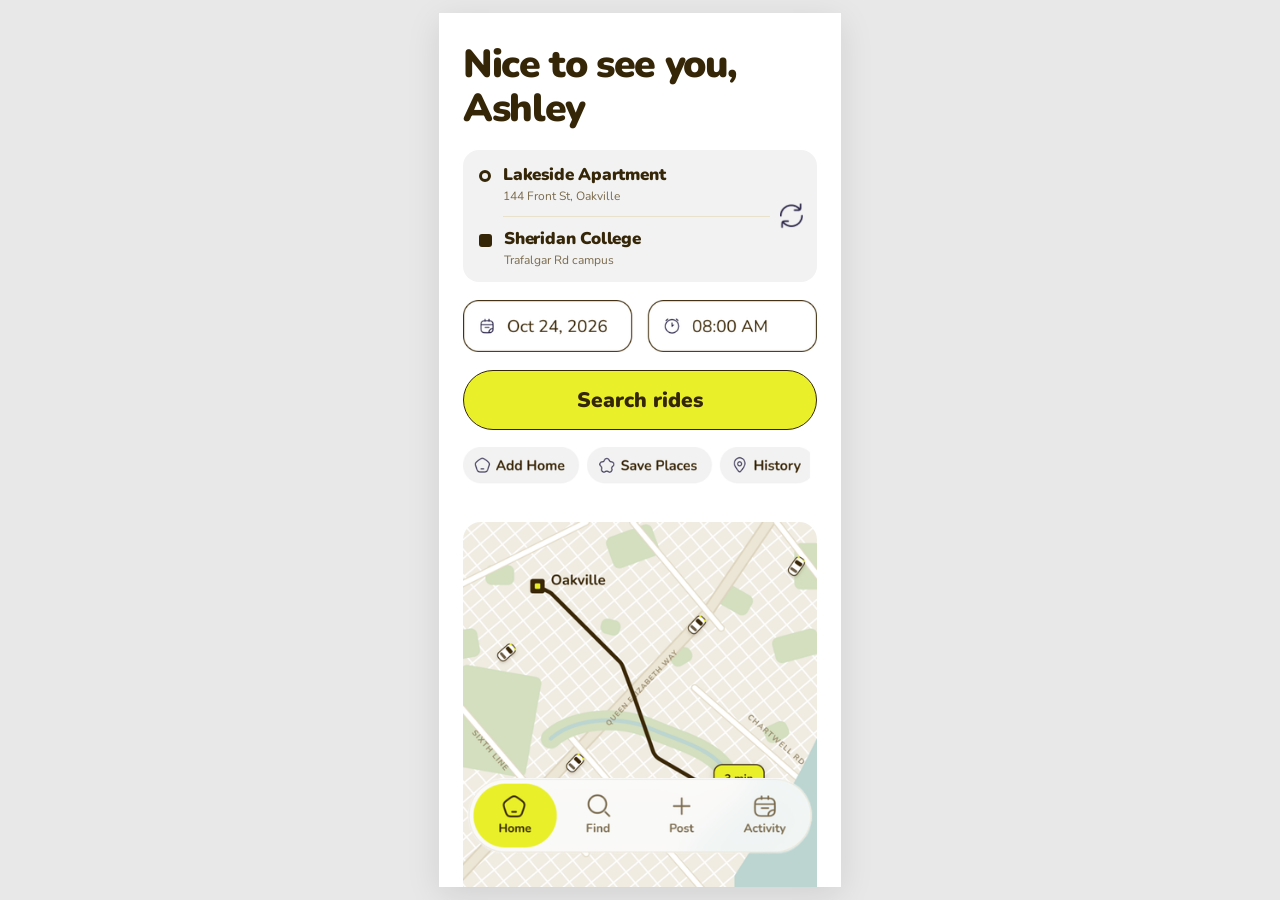
==== HTML/index.html @ d31d6f20 "first commit" ====
<!DOCTYPE html>
<html lang="en">
    <head>
        <meta charset="utf-8"/>
        <meta content="width=device-width, initial-scale=1.0" name="viewport"/>
        <title>Home</title>
        <link href="../CSS/style.css" rel="stylesheet"/>
        <script defer="" src="../JS/script.js"></script>
    </head>
    <body class="is-home">
        <div class="app-shell">
            <main class="home-page title" id="app-content">
                <h1>Nice to see you,<br/>Ashley</h1>
                <section class="home-card">
                    <div class="row">
                        <span class="start"></span>
                        <div class="text">
                            <h2>Lakeside Apartment</h2>
                            <p>144 Front St, Oakville</p>
                        </div>
                    </div>
                    <div class="separator"></div>
                    <img class="decoration" src="../assets/change.png"/>
                    <div class="row">
                        <span class="end"></span>
                        <div class="text">
                            <h2>Sheridan College</h2>
                            <p>Trafalgar Rd campus</p>
                        </div>
                    </div>
                </section>
                <img class="date" src="../assets/date.png"/>
                <button class="search button" id="search-rides" type="button">Search rides</button>
                <img class="quick-actions" src="../assets/add home.png"/>
                <div label="Map preview" class="map">
                    <img class="map" src="../assets/map.png"/>
                </div>
            </main>

            <nav label="Main navigation" class="floating-nav">
                <img src="../assets/menu.png"/>
                <a label="Home" class="home-link" href="index.html"></a>
                <a label="Find rides" class="find-link" href="search.html"></a>
                <a label="Post a ride" class="post-link" href="post.html"></a>
                
            </nav>
        </div>
    </body>
</html>
---- CSS/style.css ----
@import url('https://fonts.googleapis.com/css2?family=Nunito:wght@400;500;600;700;800;900&display=swap');

:root {
  --ink: #352607;
  --brown: #7a6a4c;
  --light: #f2f2f2;
  --yellow: #e9f029;
  --line: #E8E1CC;
  --purple: #efebff;
  --screen-width: 402px;
  --screen-height: 874px;
  --gutter: 24px;
}
* { box-sizing: border-box; }
html { scroll-behavior: smooth; }
body {
  min-width: 280px;
  min-height: 100vh;
  margin: 0;
  display: grid;
  place-items: center;
  background: #e8e8e8;
  color: var(--ink);
  font-family: 'Nunito', Arial, sans-serif;
}

button, input, select, textarea { font: inherit; }
button { cursor: pointer; }
.app-shell {
  width: min(100%, var(--screen-width));
  height: min(var(--screen-height), 100dvh);
  position: relative;
  isolation: isolate;
  overflow: hidden;
  background: #fff;
  box-shadow: 0 8px 32px rgba(0,0,0,.1);
}

.app-shell > main {
  width: 100%;
  height: 100%;
  min-width: 0;
  overflow-y: auto;
  overflow-x: hidden;
  scrollbar-width: none;
  overscroll-behavior-y: contain;
  padding-bottom: 135px;
}
.app-shell > main::-webkit-scrollbar { display: none; }


.floating-nav {
  position: absolute;
  bottom: 8px;
  left: 50%;
  width: min(390px, calc(100% - 12px));
  transform: translateX(-50%);
  z-index: 15;
}
.floating-nav img { display: block; width: 100%; height: auto; }
.floating-nav a { position: absolute; top: 15%; height: 65%; display: block; }
.home-link { left: 7%; width: 22%; }
.find-link { left: 29%; width: 22%; }
.post-link { left: 51%; width: 20%; }



.start, .end { 
  display: block; 
  flex: 0 0 auto; }
.start { 
  width: 12px; 
  height: 12px; 
  border: 3px solid var(--ink); 
  border-radius: 50%; 
  background: transparent; }
.end { 
  width: 13px; 
  height: 13px; 
  border-radius: 3px; 
  background: var(--ink); }
.row { 
  display: flex; 
  align-items: flex-start; 
  gap: 12px; }
.row .start, .row .end { margin-top: 6px; }
.text { min-width: 0; }
.text h2 { 
  margin: 0; 
  font-size: 17px; 
  line-height: 1.35; 
  font-weight: 900; 
  letter-spacing: -.2px; }
.text p { 
  margin: 2px 0 0; 
  font-size: 12px; 
  line-height: 1.3; 
  color: var(--brown); }

.home-card {
  width: 100%;
  height: 132px;
  position: relative;
  display: flex;
  flex-direction: column;
  justify-content: space-between;
  padding: 14px 16px;
  gap: 8px;
  border-radius: 16px;
  background: var(--light);
  transform: rotate(0deg);
  opacity: 1;
}
.home-card .separator { 
  height: 1px;
  margin-left: 24px; 
  width: calc(100% - 55px); 
  background: var(--line); }

.seats-separator { 
  height: 1px;
  margin-top: 10px; 
  width: 354px; 
  background: var(--line); }

.home-card .decoration { 
  width: 25px; 
  height: 25px; 
  object-fit: contain; 
  position: absolute; 
  right: 13px; 
  top: 50%; 
  transform: translateY(-50%); 
  mix-blend-mode: multiply; }


.home-page, .post-page { padding: 30px var(--gutter) 145px; }

.home-page > h1, .post-page > h1 {
  margin: 0 0 20px;
  font-size: 39px;
  line-height: 1.12;
  letter-spacing: -.035em;
  font-weight: 900;
}
.home-page .date { display: block; width: 100%; height: auto; margin-top: 18px; }

.search.button {
  width: 100%; height: 60px; margin-top: 18px;
  display: flex; justify-content: center; align-items: center;
  padding: 0; border: 1.7px solid var(--ink); border-radius: 999px;
  background: var(--yellow); color: var(--ink);
  font-size: 21px; font-weight: 900;
}
.search.button:hover, .join-button:hover, .confirm-button:hover, .calendar-action:hover { filter: brightness(.98); }
.home-page .quick-actions { display: block; width: 100%; height: auto; margin-top: 17px; }
.home-page .map { width: 100%; height: auto; margin-top: 18px; overflow: hidden; border-radius: 18px; }
.home-page .map img { width: 100%; height: auto; display: block; }


.search-header, .confirm-header { 
  display: flex; 
  align-items: center; 
  justify-content: space-between; }
.search-header { 
  height: 56px; 
  margin-bottom: 12px; }
.arrow1 { width: 44px; height: 44px; display: grid; place-items: center; flex: 0 0 auto; border-radius: 50%; background: #fff; color: var(--ink); font-size: 27px; line-height: 1; text-decoration: none; }
.bell { width: 43px; height: 43px; object-fit: contain; }


.search-page { padding: 12px var(--gutter) 140px; }

.search-summary {
  display: flex; align-items: center; gap: 8px;
  width: 100%; min-height: 94px; padding: 12px 11px;
  border: 1.5px solid #d8d0c1; border-radius: 19px;
}
.search-locations { display: flex; flex: 1; min-width: 0; flex-direction: column; gap: 13px; }
.search-location { display: flex; align-items: center; gap: 7px; font-size: 12px; font-weight: 700; white-space: nowrap; }
.search-location .start, .search-location .end { flex-basis: 11px; width: 11px; height: 11px; }
.search-date { display: flex; flex-direction: column; align-items: center; white-space: nowrap; gap: 3px; }
.search-date strong { font-size: 15px; font-weight: 900; }
.search-date span { font-size: 11px; color: var(--brown); }
.edit-button { width: 42px; height: 34px; display: grid; place-items: center; flex: 0 0 auto; border: 1px solid var(--ink); border-radius: 999px; font-size: 12px; font-weight: 900; }
.results { margin: 21px 0 14px; font-size: 24px; line-height: 1.2; font-weight: 900; }
.ride-card {
  width: 100%; height: 152px;
  margin: 0 0 12px; padding: 16px; border-radius: 16px;
  display: grid; grid-template-rows: 24px 18px 19px 32px; gap: 8px;
  background: var(--light); transform: rotate(0deg); opacity: 1;
}
.ride-card .top { min-width: 0; display: flex; align-items: center; justify-content: space-between; gap: 6px; }
.ride-card .top h2 { margin: 0; font-size: 19px; line-height: 24px; white-space: nowrap; font-weight: 900; letter-spacing: -.02em; }
.ride-card .price { display: flex; align-items: baseline; gap: 3px; flex: 0 0 auto; white-space: nowrap; }
.ride-card .price strong { font-size: 20px; line-height: 1.1; font-weight: 900; }
.ride-card .price span { color: var(--brown); font-size: 11px; }
.ride-card .route {
  min-width: 0; margin: 0; display: grid;
  grid-template-columns: 11px minmax(0,1fr) 12px 11px minmax(0,1fr);
  align-items: center; column-gap: 5px;
  font-size: 11px; line-height: 1.15;
}
.ride-card .route .start, .ride-card .route .end { width: 11px; height: 11px; margin: 0; }
.ride-card .route-arrow { color: var(--brown); font-size: 14px; }
.ride-card .driver-row { display: flex; align-items: center; gap: 7px; min-width: 0; color: var(--brown); font-size: 13px; }
.driver-icon { display: block; width: 19px; height: 19px; flex: 0 0 19px; }
.driver-icon img { display: block; width: 100%; height: 100%; object-fit: contain; }
.verified { display: inline-flex; align-items: center; justify-content: center; flex: 0 0 auto; width: 15px; height: 15px; border-radius: 50%; background: var(--yellow); color: var(--ink); font-size: 10px; font-weight: 900; }
.ride-card .bottom { display: flex; align-items: center; justify-content: space-between; }
.seats, .seats-purple { min-height: 30px; display: inline-flex; align-items: center; padding: 4px 12px; background: #fff; border-radius: 999px; white-space: nowrap; font-size: 13px; font-weight: 900; }
.seats-purple { background: #cbc3f8; }
.join-button { width: 104px; height: 32px; padding: 0; display: inline-flex; align-items: center; justify-content: center; border: 1.6px solid var(--ink); border-radius: 999px; background: var(--yellow); color: var(--ink); font-size: 14px; font-weight: 900; text-decoration: none; }


.confirm-page { padding: 0 0 145px; background: #f0f0eb url('../assets/map.png') center top / 100% auto no-repeat; }
.confirm-header { height: 230px; padding: 22px var(--gutter) 0; align-items: flex-start; }
.confirm-sheet { position: relative; min-height: 620px; padding: 12px var(--gutter) 40px; border-radius: 30px 30px 0 0; background: #fff; }
.sheet-handle { width: 50px; height: 6px; margin: 0 auto 18px; border-radius: 999px; background: #e8e2cd; }
.trip-heading { display: flex; align-items: center; justify-content: space-between; gap: 8px; }
.trip-heading h1 { margin: 0; font-size: 25px; line-height: 1.2; letter-spacing: -.04em; white-space: nowrap; font-weight: 900; }
.trip-arrow { padding: 0 3px; color: #32304e; font-weight: 500; }
.trip-total { font-size: 29px; font-weight: 900; }
.trip-details { margin: 10px 0 15px; font-size: 13px; line-height: 1.5; color: var(--brown); 
}
.trip-details .verified { vertical-align: middle; }
.card1 { padding: 15px 17px; border-radius: 19px; background: var(--light); }
.card1 .row + .row { margin-top: 16px; }
.card1 .text h2 { font-size: 17px; }
.card1 .text p { font-size: 12px; }
.seats-row { display: flex; align-items: center; justify-content: space-between; gap: 8px; margin-top: 19px; 
}
.seats-text h2 { margin: 0; font-size: 17px; font-weight: 900; }
.seats-text p { margin: 0; font-size: 13px; color: var(--brown); }
.seat-counter { display: flex; align-items: center; gap: 10px; }
.seat-circle { width: 36px; height: 36px; padding: 0; display: grid; place-items: center; border: 1px solid var(--line); border-radius: 50%; background: #fff; color: var(--ink); font-size: 22px; }
.seat-number { min-width: 14px; text-align: center; font-size: 19px; font-weight: 900; }
.payment-row {display: flex;margin-top: 19px;align-items: center;gap: 8px;flex-wrap: nowrap;
}
.payment-card {font-size: 12px;}
.payment-change {color: var(--brown);font-size: 14px;font-weight: 900;}
.cancel-pill {flex: 0 1 auto;padding: 8px 11px;background: var(--purple);border-radius: 12px;color: #6552bf;font-size: 12px;
}
.confirm-button1 { width: 100%; height: 58px; margin-top: 200px; border: 1.7px solid var(--ink); border-radius: 999px; background: var(--yellow); color: var(--ink); font-size: 20px; font-weight: 900; }
.confirm-button { width: 100%; height: 58px; margin-top: 110px; border: 1.7px solid var(--ink); border-radius: 999px; background: var(--yellow); color: var(--ink); font-size: 20px; font-weight: 900; }



.details-page .booked { display: inline-flex; align-items: center; gap: 8px; margin-top: 6px; padding: 5px 12px; background: var(--yellow); border-radius: 999px; font-size: 16px; font-weight: 900; }
.details-page .check { width: 20px; height: 20px; display: grid; place-items: center; border: 2px solid var(--ink); border-radius: 50%; font-size: 12px; }
.booking-time { margin: 12px 0 8px; font-size: 43px; line-height: 1.1; font-weight: 900; }
.booking-date { margin-bottom: 19px; display: flex; align-items: center; gap: 8px; font-size: 15px; color: var(--brown); }
.calendar-icon-img { width: 20px; height: 20px; object-fit: contain; }
.route-card { position: relative; min-height: 193px; padding: 20px 14px; margin-bottom: 15px; border-radius: 20px; background: var(--light); }
.route-point { position: relative; display: grid; grid-template-columns: 47px 14px minmax(0,1fr); align-items: start; gap: 9px; min-height: 99px; }
.route-point.destination-point { min-height: 36px; align-items: center; }
.route-time { font-size: 17px; font-weight: 900; line-height: 1.5; }
.route-point .start, .route-point .end { position: relative; z-index: 1; margin-top: 6px; width: 13px; height: 13px; background: var(--light); }
.route-point .end { background: var(--ink); }
.route-line { position: absolute; left: 76px; top: 48px; bottom: 39px; width: 2px; background: var(--line); }
.location-info h2 { margin: 0; font-size: 17px; line-height: 1.3; font-weight: 900; }
.arrival-note { display: inline-block; margin-top: 6px; padding: 5px 8px; border-radius: 999px; background: var(--purple); color: #6552bf; font-size: 11px; }
.route-action { position: absolute; right: 12px; bottom: 12px; padding: 6px 9px; border: 1px solid var(--ink); border-radius: 999px; background: #fff; font-size: 12px; font-weight: 900; }
.driver-card { min-height: 86px; padding: 14px; display: grid; grid-template-columns: 40px minmax(0,1fr) auto; grid-template-rows: auto auto; align-items: center; column-gap: 10px; border-radius: 19px; background: var(--light); }
.driver-photo { width: 40px; height: 40px; object-fit: contain; grid-column: 1; grid-row: 1/3; }
.driver-info { min-width: 0; grid-column: 2; grid-row: 1/3; }
.driver-name { display: flex; align-items: center; gap: 5px; font-size: 17px; font-weight: 900; }
.driver-info p { margin: 0; color: var(--brown); font-size: 12px; }
.plate-row {display: flex;align-items: center;gap: 12px;flex-wrap: nowrap;
}
.license-plate { grid-column: 3; grid-row: 1; white-space: nowrap; padding: 4px 5px; border: 1px solid var(--line); border-radius: 8px; background: #fff; font-size: 12px; font-weight: 900; }
.message-circle { grid-column: 3; grid-row: 2; justify-self: end; width: 35px; height: 35px; display: grid; place-items: center; border: 1px solid var(--line); border-radius: 50%; background: #fff; }
.chat-symbol { position: relative; width: 22px; height: 18px; display: grid; place-items: center; border: 1.5px solid #302b4e; border-radius: 5px; color: #302b4e; font-size: 12px; line-height: 1; letter-spacing: -1px; }
.chat-symbol::after { content: ''; position: absolute; left: 4px; bottom: -5px; border-top: 5px solid #302b4e; border-right: 5px solid transparent; }
.booking-bottom { margin-top: 23px; display: flex; flex-direction: column; align-items: center; gap: 14px; }
.calendar-action { display: flex; justify-content: center; align-items: center; gap: 10px; width: 100%; height: 56px; border: 1.7px solid var(--ink); border-radius: 999px; background: var(--yellow); color: var(--ink); font-size: 18px; font-weight: 900; }
.cancel-booking { color: #d44b3f; font-size: 14px; }

.riders{height:30px;}

.cancel-pill1 {
    display: inline-block;
    width: 354px;
    height: auto;
    margin-top: 20px;
    padding: 8px 11px;
    background: var(--purple);
    border-radius: 12px;
    color: #6552bf;
    font-size: 12px;
  }


@media (max-width: 401px) {
  :root { --gutter: 18px; }
  .home-page > h1, .post-page > h1 { font-size: clamp(32px, 9.7vw, 39px); }
  .search-location { font-size: 11px; }
  .ride-card .top h2 { font-size: clamp(16px, 4.8vw, 19px); }
  .ride-card .route { font-size: 10px; }
  .trip-heading h1 { font-size: clamp(20px, 6vw, 25px); }
  .trip-total { font-size: 26px; }
}
@media (max-height: 680px) {
  .floating-nav { bottom: 3px; }
  .app-shell > main { padding-bottom: 118px; }
}
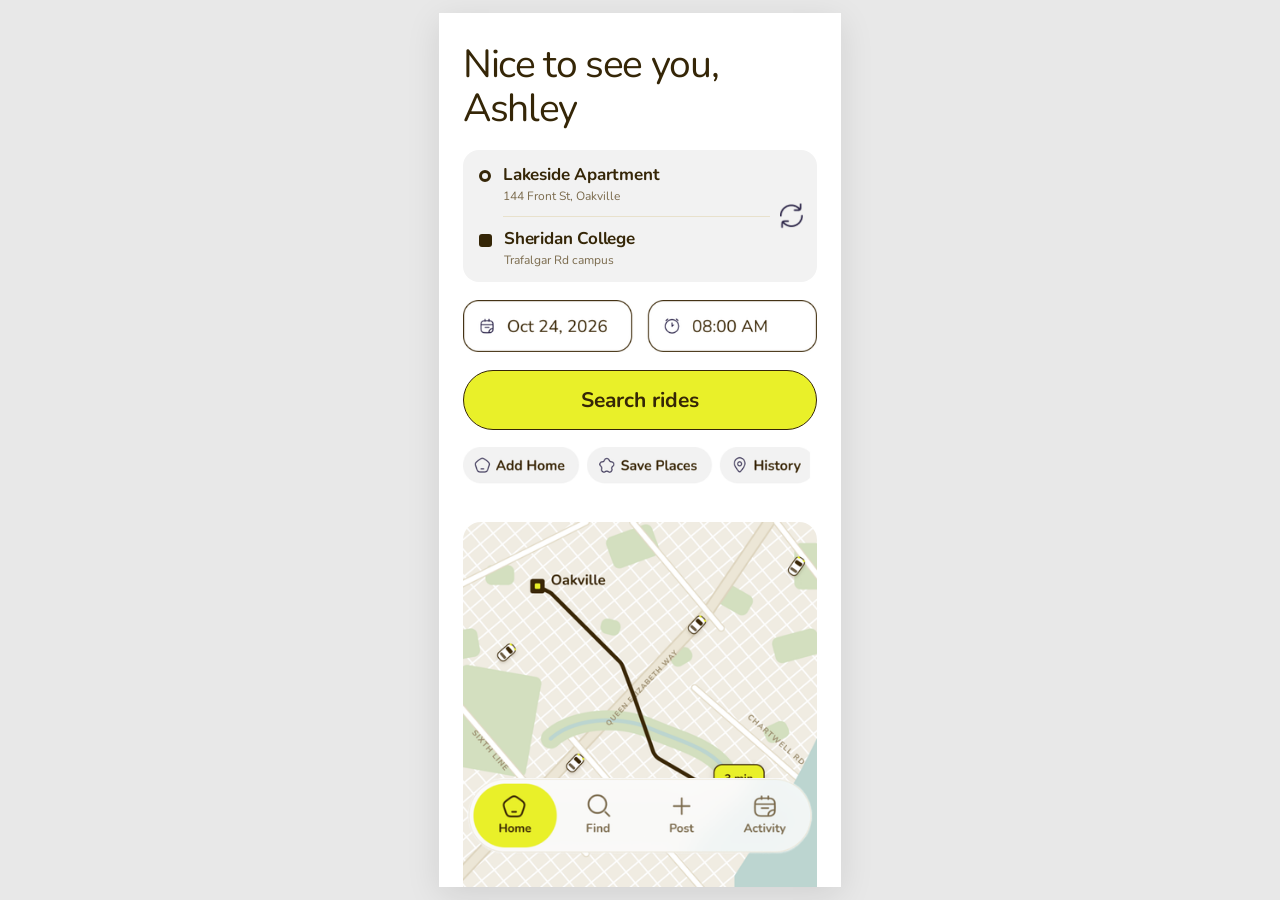
==== commit 3731d585: "fix font weight" ====
--- a/HTML/index.html
+++ b/HTML/index.html
@@ -10,12 +10,12 @@
     <body class="is-home">
         <div class="app-shell">
             <main class="home-page title" id="app-content">
-                <h1>Nice to see you,<br/>Ashley</h1>
+                <h1 >Nice to see you,<br/>Ashley</h1>
                 <section class="home-card">
                     <div class="row">
                         <span class="start"></span>
                         <div class="text">
-                            <h2>Lakeside Apartment</h2>
+                            <h2 class="fw700">Lakeside Apartment</h2>
                             <p>144 Front St, Oakville</p>
                         </div>
                     </div>
@@ -24,7 +24,7 @@
                     <div class="row">
                         <span class="end"></span>
                         <div class="text">
-                            <h2>Sheridan College</h2>
+                            <h2 class="fw700">Sheridan College</h2>
                             <p>Trafalgar Rd campus</p>
                         </div>
                     </div>
--- a/CSS/style.css
+++ b/CSS/style.css
@@ -11,7 +11,14 @@
   --screen-height: 874px;
   --gutter: 24px;
 }
-* { box-sizing: border-box; }
+h1, h2,h3,h4,h5,h6,p{
+  font-weight: 400;
+}
+.fw700{
+  font-weight:700;
+}
+
+* { box-sizing: border-box;}
 html { scroll-behavior: smooth; }
 body {
   min-width: 280px;
@@ -22,6 +29,7 @@
   background: #e8e8e8;
   color: var(--ink);
   font-family: 'Nunito', Arial, sans-serif;
+  
 }
 
 button, input, select, textarea { font: inherit; }
@@ -89,7 +97,6 @@
   margin: 0; 
   font-size: 17px; 
   line-height: 1.35; 
-  font-weight: 900; 
   letter-spacing: -.2px; }
 .text p { 
   margin: 2px 0 0; 
@@ -141,7 +148,6 @@
   font-size: 39px;
   line-height: 1.12;
   letter-spacing: -.035em;
-  font-weight: 900;
 }
 .home-page .date { display: block; width: 100%; height: auto; margin-top: 18px; }
 
@@ -150,7 +156,8 @@
   display: flex; justify-content: center; align-items: center;
   padding: 0; border: 1.7px solid var(--ink); border-radius: 999px;
   background: var(--yellow); color: var(--ink);
-  font-size: 21px; font-weight: 900;
+  font-size: 21px; 
+  font-weight:700;
 }
 .search.button:hover, .join-button:hover, .confirm-button:hover, .calendar-action:hover { filter: brightness(.98); }
 .home-page .quick-actions { display: block; width: 100%; height: auto; margin-top: 17px; }
@@ -177,13 +184,13 @@
   border: 1.5px solid #d8d0c1; border-radius: 19px;
 }
 .search-locations { display: flex; flex: 1; min-width: 0; flex-direction: column; gap: 13px; }
-.search-location { display: flex; align-items: center; gap: 7px; font-size: 12px; font-weight: 700; white-space: nowrap; }
+.search-location { display: flex; align-items: center; gap: 10px; font-size: 12px; white-space: nowrap;  }
 .search-location .start, .search-location .end { flex-basis: 11px; width: 11px; height: 11px; }
 .search-date { display: flex; flex-direction: column; align-items: center; white-space: nowrap; gap: 3px; }
-.search-date strong { font-size: 15px; font-weight: 900; }
+.search-date strong { font-size: 15px;  }
 .search-date span { font-size: 11px; color: var(--brown); }
-.edit-button { width: 42px; height: 34px; display: grid; place-items: center; flex: 0 0 auto; border: 1px solid var(--ink); border-radius: 999px; font-size: 12px; font-weight: 900; }
-.results { margin: 21px 0 14px; font-size: 24px; line-height: 1.2; font-weight: 900; }
+.edit-button { width: 42px; height: 34px; display: grid; place-items: center; flex: 0 0 auto; border: 1px solid var(--ink); border-radius: 999px; font-size: 12px;}
+.results { margin: 21px 0 14px; font-size: 24px; line-height: 1.2;  }
 .ride-card {
   width: 100%; height: 152px;
   margin: 0 0 12px; padding: 16px; border-radius: 16px;
@@ -191,9 +198,9 @@
   background: var(--light); transform: rotate(0deg); opacity: 1;
 }
 .ride-card .top { min-width: 0; display: flex; align-items: center; justify-content: space-between; gap: 6px; }
-.ride-card .top h2 { margin: 0; font-size: 19px; line-height: 24px; white-space: nowrap; font-weight: 900; letter-spacing: -.02em; }
+.ride-card .top h2 { margin: 0; font-size: 19px; line-height: 24px; white-space: nowrap;  letter-spacing: -.02em; }
 .ride-card .price { display: flex; align-items: baseline; gap: 3px; flex: 0 0 auto; white-space: nowrap; }
-.ride-card .price strong { font-size: 20px; line-height: 1.1; font-weight: 900; }
+.ride-card .price strong { font-size: 20px; line-height: 1.1;}
 .ride-card .price span { color: var(--brown); font-size: 11px; }
 .ride-card .route {
   min-width: 0; margin: 0; display: grid;
@@ -206,11 +213,11 @@
 .ride-card .driver-row { display: flex; align-items: center; gap: 7px; min-width: 0; color: var(--brown); font-size: 13px; }
 .driver-icon { display: block; width: 19px; height: 19px; flex: 0 0 19px; }
 .driver-icon img { display: block; width: 100%; height: 100%; object-fit: contain; }
-.verified { display: inline-flex; align-items: center; justify-content: center; flex: 0 0 auto; width: 15px; height: 15px; border-radius: 50%; background: var(--yellow); color: var(--ink); font-size: 10px; font-weight: 900; }
+.verified { display: inline-flex; align-items: center; justify-content: center; flex: 0 0 auto; width: 15px; height: 15px; border-radius: 50%; background: var(--yellow); color: var(--ink); font-size: 10px;  }
 .ride-card .bottom { display: flex; align-items: center; justify-content: space-between; }
-.seats, .seats-purple { min-height: 30px; display: inline-flex; align-items: center; padding: 4px 12px; background: #fff; border-radius: 999px; white-space: nowrap; font-size: 13px; font-weight: 900; }
+.seats, .seats-purple { min-height: 30px; display: inline-flex; align-items: center; padding: 4px 12px; background: #fff; border-radius: 999px; white-space: nowrap; font-size: 13px;  }
 .seats-purple { background: #cbc3f8; }
-.join-button { width: 104px; height: 32px; padding: 0; display: inline-flex; align-items: center; justify-content: center; border: 1.6px solid var(--ink); border-radius: 999px; background: var(--yellow); color: var(--ink); font-size: 14px; font-weight: 900; text-decoration: none; }
+.join-button { width: 104px; height: 32px; padding: 0; display: inline-flex; align-items: center; justify-content: center; border: 1.6px solid var(--ink); border-radius: 999px; background: var(--yellow); color: var(--ink); font-size: 14px;  text-decoration: none; font-weight:700;}
 
 
 .confirm-page { padding: 0 0 145px; background: #f0f0eb url('../assets/map.png') center top / 100% auto no-repeat; }
@@ -218,9 +225,9 @@
 .confirm-sheet { position: relative; min-height: 620px; padding: 12px var(--gutter) 40px; border-radius: 30px 30px 0 0; background: #fff; }
 .sheet-handle { width: 50px; height: 6px; margin: 0 auto 18px; border-radius: 999px; background: #e8e2cd; }
 .trip-heading { display: flex; align-items: center; justify-content: space-between; gap: 8px; }
-.trip-heading h1 { margin: 0; font-size: 25px; line-height: 1.2; letter-spacing: -.04em; white-space: nowrap; font-weight: 900; }
-.trip-arrow { padding: 0 3px; color: #32304e; font-weight: 500; }
-.trip-total { font-size: 29px; font-weight: 900; }
+.trip-heading h1 { margin: 0; font-size: 25px; line-height: 1.2; letter-spacing: -.04em; white-space: nowrap;  }
+.trip-arrow { padding: 0 3px; color: #32304e; font-weight:700; }
+.trip-total { font-size: 29px;  }
 .trip-details { margin: 10px 0 15px; font-size: 13px; line-height: 1.5; color: var(--brown); 
 }
 .trip-details .verified { vertical-align: middle; }
@@ -230,51 +237,61 @@
 .card1 .text p { font-size: 12px; }
 .seats-row { display: flex; align-items: center; justify-content: space-between; gap: 8px; margin-top: 19px; 
 }
-.seats-text h2 { margin: 0; font-size: 17px; font-weight: 900; }
+.seats-text h2 { margin: 0; font-size: 17px;  }
 .seats-text p { margin: 0; font-size: 13px; color: var(--brown); }
 .seat-counter { display: flex; align-items: center; gap: 10px; }
 .seat-circle { width: 36px; height: 36px; padding: 0; display: grid; place-items: center; border: 1px solid var(--line); border-radius: 50%; background: #fff; color: var(--ink); font-size: 22px; }
-.seat-number { min-width: 14px; text-align: center; font-size: 19px; font-weight: 900; }
+.seat-number { min-width: 14px; text-align: center; font-size: 19px; }
 .payment-row {display: flex;margin-top: 19px;align-items: center;gap: 8px;flex-wrap: nowrap;
 }
 .payment-card {font-size: 12px;}
-.payment-change {color: var(--brown);font-size: 14px;font-weight: 900;}
+.payment-change {color: var(--brown);font-size: 14px;}
 .cancel-pill {flex: 0 1 auto;padding: 8px 11px;background: var(--purple);border-radius: 12px;color: #6552bf;font-size: 12px;
 }
-.confirm-button1 { width: 100%; height: 58px; margin-top: 200px; border: 1.7px solid var(--ink); border-radius: 999px; background: var(--yellow); color: var(--ink); font-size: 20px; font-weight: 900; }
-.confirm-button { width: 100%; height: 58px; margin-top: 110px; border: 1.7px solid var(--ink); border-radius: 999px; background: var(--yellow); color: var(--ink); font-size: 20px; font-weight: 900; }
-
-
-
-.details-page .booked { display: inline-flex; align-items: center; gap: 8px; margin-top: 6px; padding: 5px 12px; background: var(--yellow); border-radius: 999px; font-size: 16px; font-weight: 900; }
+.confirm-button1 { width: 100%; height: 58px; margin-top: 200px; border: 1.7px solid var(--ink); border-radius: 999px; background: var(--yellow); color: var(--ink); font-size: 20px; font-weight:700; }
+.confirm-button { width: 100%; height: 58px; margin-top: 110px; border: 1.7px solid var(--ink); border-radius: 999px; background: var(--yellow); color: var(--ink); font-size: 20px; font-weight:700; }
+
+
+
+.details-page .booked { display: inline-flex; align-items: center; gap: 8px; margin-top: 6px; padding: 5px 12px; background: var(--yellow); border-radius: 999px; font-size: 16px; font-weight:700; }
 .details-page .check { width: 20px; height: 20px; display: grid; place-items: center; border: 2px solid var(--ink); border-radius: 50%; font-size: 12px; }
-.booking-time { margin: 12px 0 8px; font-size: 43px; line-height: 1.1; font-weight: 900; }
+.booking-time { margin: 12px 0 8px; font-size: 43px; line-height: 1.1; font-weight:700; }
 .booking-date { margin-bottom: 19px; display: flex; align-items: center; gap: 8px; font-size: 15px; color: var(--brown); }
 .calendar-icon-img { width: 20px; height: 20px; object-fit: contain; }
-.route-card { position: relative; min-height: 193px; padding: 20px 14px; margin-bottom: 15px; border-radius: 20px; background: var(--light); }
+.route-card { position: relative; height: 116px; padding: 20px 14px; margin-bottom: 15px; border-radius: 20px; background: var(--light); }
 .route-point { position: relative; display: grid; grid-template-columns: 47px 14px minmax(0,1fr); align-items: start; gap: 9px; min-height: 99px; }
-.route-point.destination-point { min-height: 36px; align-items: center; }
-.route-time { font-size: 17px; font-weight: 900; line-height: 1.5; }
+.route-point.destination-point { min-height: 20px; align-items: center; margin-top: -35px; }
+.route-time { font-size: 17px;   line-height: 1.5; }
 .route-point .start, .route-point .end { position: relative; z-index: 1; margin-top: 6px; width: 13px; height: 13px; background: var(--light); }
 .route-point .end { background: var(--ink); }
 .route-line { position: absolute; left: 76px; top: 48px; bottom: 39px; width: 2px; background: var(--line); }
-.location-info h2 { margin: 0; font-size: 17px; line-height: 1.3; font-weight: 900; }
+.location-info h2 { margin: 0; font-size: 17px; line-height: 1.3; }
 .arrival-note { display: inline-block; margin-top: 6px; padding: 5px 8px; border-radius: 999px; background: var(--purple); color: #6552bf; font-size: 11px; }
-.route-action { position: absolute; right: 12px; bottom: 12px; padding: 6px 9px; border: 1px solid var(--ink); border-radius: 999px; background: #fff; font-size: 12px; font-weight: 900; }
+.route-action { position: absolute; margin-bottom: 60px; right: 12px; bottom: 12px; padding: 6px 9px; border: 1px solid var(--ink); border-radius: 999px; background: #fff; font-size: 12px; font-weight:700; }
 .driver-card { min-height: 86px; padding: 14px; display: grid; grid-template-columns: 40px minmax(0,1fr) auto; grid-template-rows: auto auto; align-items: center; column-gap: 10px; border-radius: 19px; background: var(--light); }
 .driver-photo { width: 40px; height: 40px; object-fit: contain; grid-column: 1; grid-row: 1/3; }
 .driver-info { min-width: 0; grid-column: 2; grid-row: 1/3; }
-.driver-name { display: flex; align-items: center; gap: 5px; font-size: 17px; font-weight: 900; }
+.driver-name { display: flex; align-items: center; gap: 5px; font-size: 17px; font-weight:700; }
 .driver-info p { margin: 0; color: var(--brown); font-size: 12px; }
 .plate-row {display: flex;align-items: center;gap: 12px;flex-wrap: nowrap;
 }
-.license-plate { grid-column: 3; grid-row: 1; white-space: nowrap; padding: 4px 5px; border: 1px solid var(--line); border-radius: 8px; background: #fff; font-size: 12px; font-weight: 900; }
+.license-plate { grid-column: 3; grid-row: 1; white-space: nowrap; padding: 4px 5px; border: 1px solid var(--line); border-radius: 8px; background: #fff; font-size: 12px; font-weight:700;}
 .message-circle { grid-column: 3; grid-row: 2; justify-self: end; width: 35px; height: 35px; display: grid; place-items: center; border: 1px solid var(--line); border-radius: 50%; background: #fff; }
 .chat-symbol { position: relative; width: 22px; height: 18px; display: grid; place-items: center; border: 1.5px solid #302b4e; border-radius: 5px; color: #302b4e; font-size: 12px; line-height: 1; letter-spacing: -1px; }
 .chat-symbol::after { content: ''; position: absolute; left: 4px; bottom: -5px; border-top: 5px solid #302b4e; border-right: 5px solid transparent; }
 .booking-bottom { margin-top: 23px; display: flex; flex-direction: column; align-items: center; gap: 14px; }
-.calendar-action { display: flex; justify-content: center; align-items: center; gap: 10px; width: 100%; height: 56px; border: 1.7px solid var(--ink); border-radius: 999px; background: var(--yellow); color: var(--ink); font-size: 18px; font-weight: 900; }
+.calendar-action1 { display: flex; justify-content: center; align-items: center; gap: 10px; width: 100%; height: 56px; margin-top: 170px; border: 1.7px solid var(--ink); border-radius: 999px; background: var(--yellow); color: var(--ink); font-size: 18px;  }
+.calendar-action { display: flex; justify-content: center; align-items: center; gap: 10px; width: 100%; height: 56px; margin-top: 230px; border: 1.7px solid var(--ink); border-radius: 999px; background: var(--yellow); color: var(--ink); font-size: 18px; }
 .cancel-booking { color: #d44b3f; font-size: 14px; }
+.edit-booking { color: #9b9b9b; font-size: 14px; }
+.booking-actions {
+    display: flex;
+    justify-content: center;
+    align-items: center;
+    gap: 30px;
+    width: 100%;
+}
+
 
 .riders{height:30px;}
 
